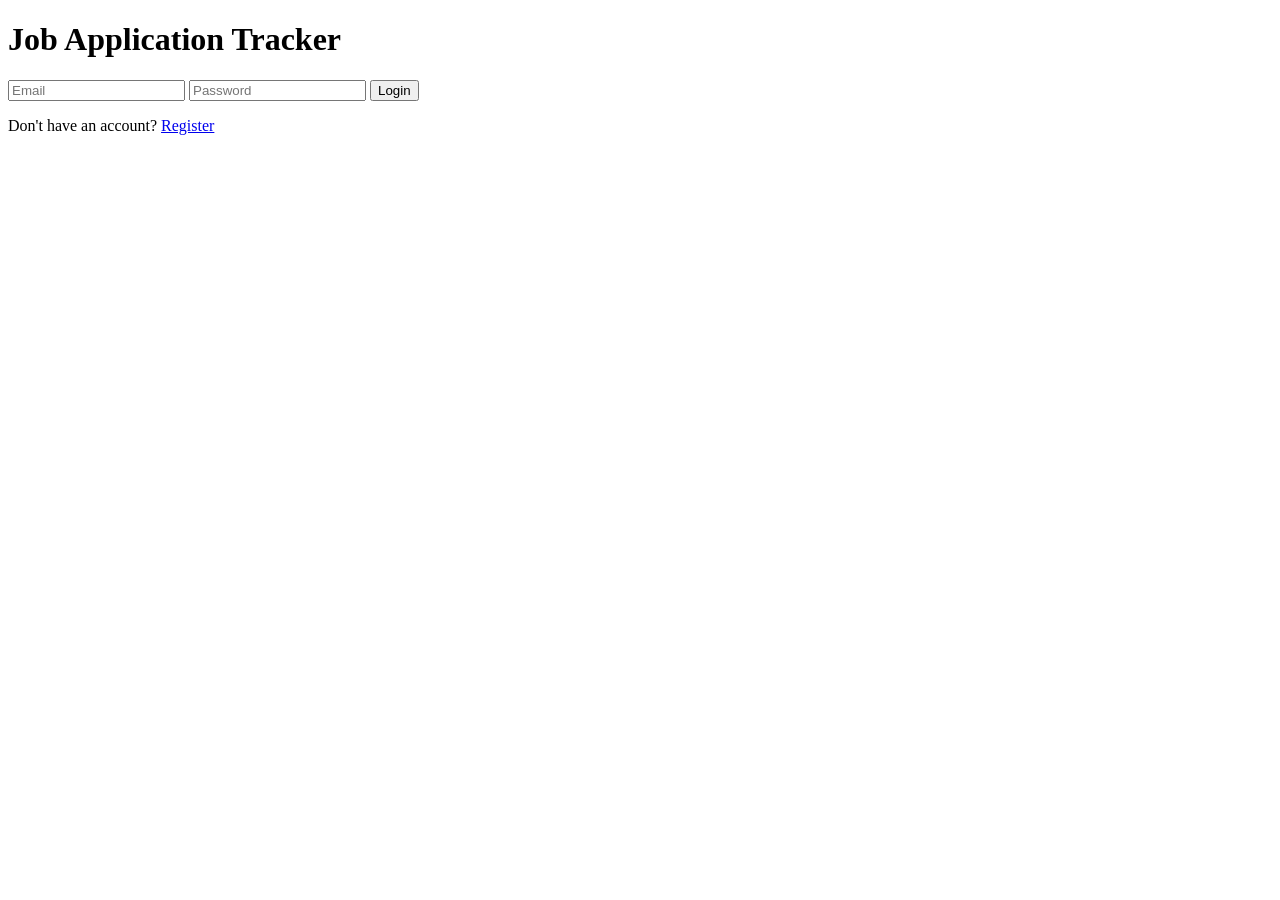
==== frontend/dashboard.html @ ca5eeea6 "Initial working MySQL version" ====
<!DOCTYPE html>
<html lang="en">

<head>
    <meta charset="UTF-8">
    <meta name="viewport" content="width=device-width, initial-scale=1.0">
    <title>Dashboard</title>

    <link rel="stylesheet" href="css/style.css">
</head>

<body>

<div class="dashboard">

    <div class="header">

        <h1>Job Application Tracker</h1>

        <div class="header-buttons">
            <button id="addJobBtn">Add Job</button>
            <button id="logoutBtn">Logout</button>
        </div>

    </div>

<div id="jobFormContainer" style="display:none; margin-bottom:20px;">

    <form id="jobForm">

        <input
                type="text"
                id="company"
                placeholder="Company"
                required
        >

        <input
                type="text"
                id="role"
                placeholder="Role"
                required
        >

        <input
                type="text"
                id="location"
                placeholder="Location"
                required
        >

        <select id="status">

            <option value="Applied">Applied</option>
            <option value="Interview">Interview</option>
            <option value="Selected">Selected</option>
            <option value="Rejected">Rejected</option>

        </select>

        <button type="submit">
            Save Job
        </button>

    </form>

</div>

    <div class="search-container">

        <input
                type="text"
                id="search"
                placeholder="Search by company..."
        >

    </div>

    <table>

        <thead>

        <tr>
            <th>Company</th>
            <th>Role</th>
            <th>Location</th>
            <th>Status</th>
            <th>Actions</th>
        </tr>

        </thead>

        <tbody id="jobTableBody">

        </tbody>

    </table>

    <div class="pagination">

        <button id="previousBtn">Previous</button>

        <span id="pageNumber">Page 1</span>

        <button id="nextBtn">Next</button>

    </div>

</div>

<script src="js/config.js"></script>
<script src="js/dashboard.js"></script>

</body>
</html>
---- frontend/css/style.css ----
.dashboard{
    width:90%;
    max-width:1100px;
    margin:auto;
    background:white;
    padding:30px;
    border-radius:10px;
    box-shadow:0 4px 10px rgba(0,0,0,.1);
}

.header{
    display:flex;
    justify-content:space-between;
    align-items:center;
    margin-bottom:25px;
}

.header-buttons button{
    width:auto;
    padding:10px 18px;
    margin-left:10px;
}

.search-container{
    margin-bottom:20px;
}

.search-container input{
    width:300px;
}

table{
    width:100%;
    border-collapse:collapse;
}

th,
td{
    border:1px solid #ddd;
    padding:12px;
    text-align:left;
}

th{
    background:#007bff;
    color:white;
}

tr:nth-child(even){
    background:#f7f7f7;
}

.status{
    padding:6px 12px;
    border-radius:20px;
    color:white;
    font-size:14px;
    font-weight:bold;
}

.applied{
    background:#007bff;
}

.interview{
    background:#f39c12;
}

.selected{
    background:#27ae60;
}

.rejected{
    background:#e74c3c;
}

.edit-btn{
    background:#3498db;
    margin-right:5px;
}

.delete-btn{
    background:#e74c3c;
}

.pagination{
    margin-top:20px;
    display:flex;
    justify-content:center;
    align-items:center;
    gap:15px;
}

.pagination button{
    width:120px;
}
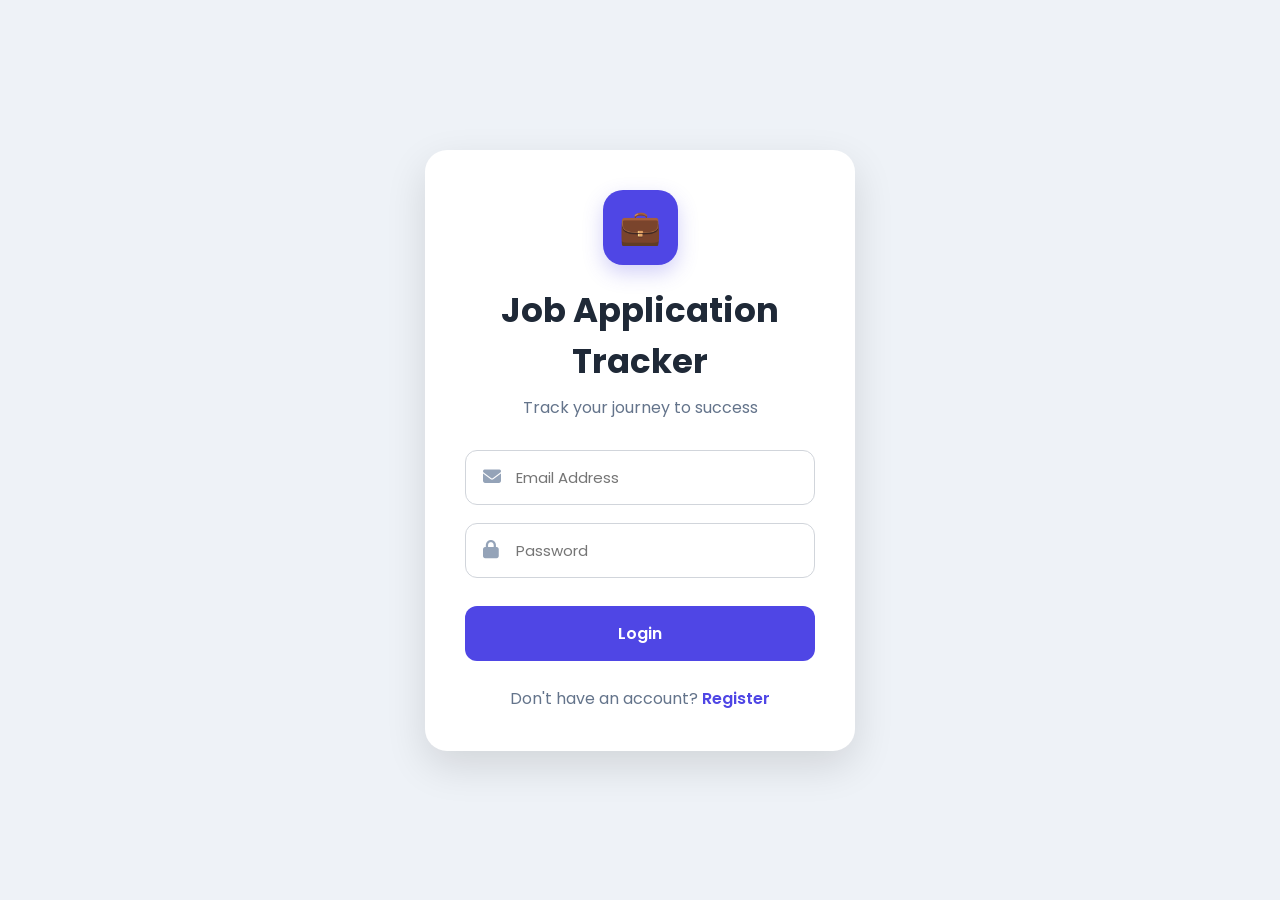
==== commit f4897944: "Improve dashboard UI with responsive layout" ====
--- a/frontend/dashboard.html
+++ b/frontend/dashboard.html
@@ -4,88 +4,112 @@
 <head>
     <meta charset="UTF-8">
     <meta name="viewport" content="width=device-width, initial-scale=1.0">
-    <title>Dashboard</title>
+    <title>Job Application Tracker</title>
 
     <link rel="stylesheet" href="css/style.css">
 </head>
 
-<body>
+<body class="dashboard-page">
 
 <div class="dashboard">
 
+    <!-- Header -->
+
     <div class="header">
 
-        <h1>Job Application Tracker</h1>
+        <h1>💼 Job Application Tracker</h1>
 
         <div class="header-buttons">
-            <button id="addJobBtn">Add Job</button>
-            <button id="logoutBtn">Logout</button>
+
+            <button id="addJobBtn">
+                Add Job
+            </button>
+
+            <button id="logoutBtn">
+                Logout
+            </button>
+
         </div>
 
     </div>
 
-<div id="jobFormContainer" style="display:none; margin-bottom:20px;">
+    <!-- Add Job Form -->
 
-    <form id="jobForm">
+    <div id="jobFormContainer" style="display:none; margin-bottom:30px;">
 
-        <input
-                type="text"
-                id="company"
-                placeholder="Company"
-                required
-        >
+        <form id="jobForm">
 
-        <input
-                type="text"
-                id="role"
-                placeholder="Role"
-                required
-        >
+            <input
+                    type="text"
+                    id="company"
+                    placeholder="Company"
+                    required
+            >
 
-        <input
-                type="text"
-                id="location"
-                placeholder="Location"
-                required
-        >
+            <input
+                    type="text"
+                    id="role"
+                    placeholder="Role"
+                    required
+            >
 
-        <select id="status">
+            <input
+                    type="text"
+                    id="location"
+                    placeholder="Location"
+                    required
+            >
 
-            <option value="Applied">Applied</option>
-            <option value="Interview">Interview</option>
-            <option value="Selected">Selected</option>
-            <option value="Rejected">Rejected</option>
+            <select id="status">
 
-        </select>
+                <option value="Applied">Applied</option>
 
-        <button type="submit">
-            Save Job
-        </button>
+                <option value="Interview">Interview</option>
 
-    </form>
+                <option value="Selected">Selected</option>
 
-</div>
+                <option value="Rejected">Rejected</option>
+
+            </select>
+
+            <button type="submit">
+                Save Job
+            </button>
+
+        </form>
+
+    </div>
+
+    <!-- Search -->
 
     <div class="search-container">
 
         <input
                 type="text"
                 id="search"
-                placeholder="Search by company..."
+                placeholder="🔍 Search by company..."
         >
 
     </div>
+
+    <!-- Job Table -->
 
     <table>
 
         <thead>
 
         <tr>
+
             <th>Company</th>
+
             <th>Role</th>
+
             <th>Location</th>
+
             <th>Status</th>
+
             <th>Actions</th>
+
         </tr>
 
         </thead>
@@ -96,13 +120,21 @@
 
     </table>
 
+    <!-- Pagination -->
+
     <div class="pagination">
 
-        <button id="previousBtn">Previous</button>
+        <button id="previousBtn">
+            Previous
+        </button>
 
-        <span id="pageNumber">Page 1</span>
+        <span id="pageNumber">
+            Page 1
+        </span>
 
-        <button id="nextBtn">Next</button>
+        <button id="nextBtn">
+            Next
+        </button>
 
     </div>
 
@@ -112,4 +144,5 @@
 <script src="js/dashboard.js"></script>
 
 </body>
+
 </html>
--- a/frontend/css/style.css
+++ b/frontend/css/style.css
@@ -1,96 +1,520 @@
+@import url('https://fonts.googleapis.com/css2?family=Poppins:wght@300;400;500;600;700&display=swap');
+
+*{
+    margin:0;
+    padding:0;
+    box-sizing:border-box;
+    font-family:'Poppins',sans-serif;
+}
+
+body{
+
+    min-height:100vh;
+
+    display:flex;
+
+    justify-content:center;
+
+    align-items:center;
+
+    background:#eef2f7;
+
+}
+
+.container{
+
+    width:430px;
+
+    background:white;
+
+    padding:40px;
+
+    border-radius:22px;
+
+    box-shadow:0 15px 40px rgba(0,0,0,.12);
+
+}
+
+.logo{
+
+    width:75px;
+
+    height:75px;
+
+    background:#4f46e5;
+
+    color:white;
+
+    margin:0 auto 20px;
+
+    display:flex;
+
+    justify-content:center;
+
+    align-items:center;
+
+    border-radius:20px;
+
+    font-size:34px;
+
+    box-shadow:0 8px 20px rgba(79,70,229,.25);
+
+}
+
+h1{
+
+    text-align:center;
+
+    color:#1f2937;
+
+    font-size:34px;
+
+    font-weight:700;
+
+}
+
+.subtitle{
+
+    text-align:center;
+
+    color:#64748b;
+
+    margin-top:8px;
+
+    margin-bottom:30px;
+
+}
+
+form{
+
+    display:flex;
+
+    flex-direction:column;
+
+    gap:18px;
+
+}
+
+.input-box{
+
+    position:relative;
+
+}
+
+.input-box i{
+
+    position:absolute;
+
+    left:18px;
+
+    top:50%;
+
+    transform:translateY(-50%);
+
+    color:#94a3b8;
+
+    font-size:18px;
+
+}
+
+.input-box input{
+
+    width:100%;
+
+    padding:15px 18px 15px 50px;
+
+    border:1px solid #d1d5db;
+
+    border-radius:12px;
+
+    outline:none;
+
+    font-size:15px;
+
+    transition:.3s;
+
+}
+
+.input-box input:focus{
+
+    border-color:#4f46e5;
+
+    box-shadow:0 0 0 3px rgba(79,70,229,.15);
+
+}
+
+button{
+
+    width:100%;
+
+    margin-top:10px;
+
+    padding:15px;
+
+    border:none;
+
+    border-radius:12px;
+
+    background:#4f46e5;
+
+    color:white;
+
+    font-size:16px;
+
+    font-weight:600;
+
+    cursor:pointer;
+
+    transition:.3s;
+
+}
+
+button:hover{
+
+    background:#4338ca;
+
+}
+
+.bottom-text{
+
+    text-align:center;
+
+    margin-top:25px;
+
+    color:#64748b;
+
+}
+
+.bottom-text a{
+
+    color:#4f46e5;
+
+    text-decoration:none;
+
+    font-weight:600;
+
+}
+
+.bottom-text a:hover{
+
+    text-decoration:underline;
+
+}
+
+@media(max-width:500px){
+
+.container{
+
+width:90%;
+
+padding:30px;
+
+}
+
+h1{
+
+font-size:28px;
+
+}
+
+}
+
+/* ===========================
+   DASHBOARD STYLES
+=========================== */
+
+body.dashboard-page{
+    display:block;
+    background:#f4f7fb;
+    min-height:100vh;
+}
+
+/* Main Container */
+
 .dashboard{
-    width:90%;
+
     max-width:1100px;
-    margin:auto;
+
+    margin:40px auto;
+
     background:white;
+
     padding:30px;
+
+    border-radius:20px;
+
+    box-shadow:0 10px 30px rgba(0,0,0,.08);
+
+}
+
+/* Header */
+
+.dashboard .header{
+
+    display:flex;
+
+    justify-content:space-between;
+
+    align-items:center;
+
+    margin-bottom:30px;
+
+}
+
+.dashboard .header h1{
+
+    margin:0;
+
+    text-align:left;
+
+    font-size:32px;
+
+}
+
+/* Buttons */
+
+.dashboard button{
+
+    width:auto;
+
+    margin-top:0;
+
+    padding:12px 24px;
+
+}
+
+.header-buttons{
+
+    display:flex;
+
+    gap:12px;
+
+}
+
+/* Job Form */
+
+.dashboard #jobForm{
+
+    display:grid;
+
+    grid-template-columns:repeat(2,1fr);
+
+    gap:15px;
+
+}
+
+.dashboard #jobForm input,
+.dashboard #jobForm select{
+
+    width:100%;
+
+    padding:12px;
+
+    border:1px solid #ddd;
+
     border-radius:10px;
-    box-shadow:0 4px 10px rgba(0,0,0,.1);
-}
-
-.header{
+
+    font-size:15px;
+
+}
+
+.dashboard #jobForm button{
+
+    grid-column:span 2;
+
+    justify-self:start;
+
+}
+
+/* Search */
+
+.search-container{
+
+    margin:25px 0;
+
+}
+
+.search-container input{
+
+    width:320px;
+
+    padding:12px;
+
+    border:1px solid #ddd;
+
+    border-radius:10px;
+
+    font-size:15px;
+
+}
+
+/* Table */
+
+table{
+
+    width:100%;
+
+    border-collapse:collapse;
+
+}
+
+thead{
+
+    background:#4f46e5;
+
+    color:white;
+
+}
+
+th{
+
+    padding:14px;
+
+    text-align:left;
+
+}
+
+td{
+
+    padding:14px;
+
+    border-bottom:1px solid #e5e7eb;
+
+}
+
+tbody tr:hover{
+
+    background:#f8fafc;
+
+}
+
+/* Status Badges */
+
+.status{
+
+    display:inline-block;
+
+    padding:6px 12px;
+
+    border-radius:20px;
+
+    color:white;
+
+    font-size:13px;
+
+    font-weight:600;
+
+}
+
+.status.applied{
+
+    background:#3b82f6;
+
+}
+
+.status.interview{
+
+    background:#f59e0b;
+
+}
+
+.status.selected{
+
+    background:#22c55e;
+
+}
+
+.status.rejected{
+
+    background:#ef4444;
+
+}
+
+/* Edit/Delete Buttons */
+
+.edit-btn,
+.delete-btn{
+
+    width:auto !important;
+
+    padding:8px 14px;
+
+    margin-right:8px;
+
+}
+
+.edit-btn{
+
+    background:#2563eb;
+
+}
+
+.delete-btn{
+
+    background:#dc2626;
+
+}
+
+/* Pagination */
+
+.pagination{
+
+    margin-top:30px;
+
     display:flex;
-    justify-content:space-between;
+
+    justify-content:center;
+
     align-items:center;
-    margin-bottom:25px;
-}
-
-.header-buttons button{
-    width:auto;
-    padding:10px 18px;
-    margin-left:10px;
-}
-
-.search-container{
-    margin-bottom:20px;
+
+    gap:20px;
+
+}
+
+.pagination button{
+
+    width:120px;
+
+}
+
+/* Mobile */
+
+@media(max-width:768px){
+
+.dashboard{
+
+margin:20px;
+
+padding:20px;
+
+}
+
+.dashboard .header{
+
+flex-direction:column;
+
+align-items:flex-start;
+
+gap:15px;
+
+}
+
+.dashboard #jobForm{
+
+grid-template-columns:1fr;
+
+}
+
+.dashboard #jobForm button{
+
+grid-column:auto;
+
 }
 
 .search-container input{
-    width:300px;
-}
-
-table{
-    width:100%;
-    border-collapse:collapse;
-}
-
-th,
-td{
-    border:1px solid #ddd;
-    padding:12px;
-    text-align:left;
-}
-
-th{
-    background:#007bff;
-    color:white;
-}
-
-tr:nth-child(even){
-    background:#f7f7f7;
-}
-
-.status{
-    padding:6px 12px;
-    border-radius:20px;
-    color:white;
-    font-size:14px;
-    font-weight:bold;
-}
-
-.applied{
-    background:#007bff;
-}
-
-.interview{
-    background:#f39c12;
-}
-
-.selected{
-    background:#27ae60;
-}
-
-.rejected{
-    background:#e74c3c;
-}
-
-.edit-btn{
-    background:#3498db;
-    margin-right:5px;
-}
-
-.delete-btn{
-    background:#e74c3c;
-}
-
-.pagination{
-    margin-top:20px;
-    display:flex;
-    justify-content:center;
-    align-items:center;
-    gap:15px;
-}
-
-.pagination button{
-    width:120px;
+
+width:100%;
+
+}
+
 }
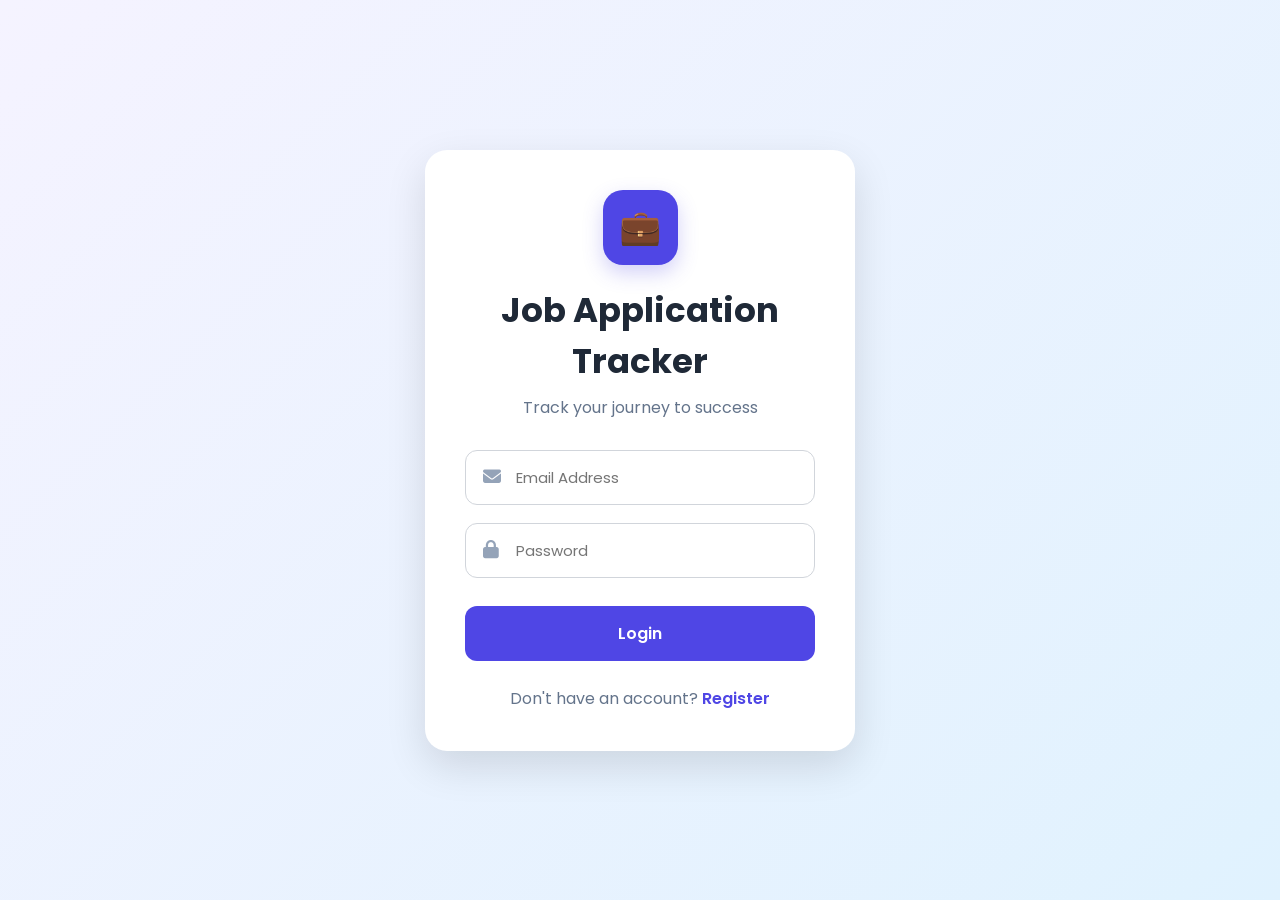
==== commit 1f6a8573: "Improve dashboard UI and styling" ====
--- a/frontend/dashboard.html
+++ b/frontend/dashboard.html
@@ -17,7 +17,15 @@
 
     <div class="header">
 
-        <h1>💼 Job Application Tracker</h1>
+        <div class="header-title">
+
+            <h1>💼 Job Application Tracker</h1>
+
+            <p class="dashboard-subtitle">
+                Track every application and stay organized.
+            </p>
+
+        </div>
 
         <div class="header-buttons">
 
@@ -33,7 +41,7 @@
 
     </div>
 
-    <!-- Add Job Form -->
+    <!-- Job Form -->
 
     <div id="jobFormContainer" style="display:none; margin-bottom:30px;">
 
@@ -63,11 +71,8 @@
             <select id="status">
 
                 <option value="Applied">Applied</option>
-
                 <option value="Interview">Interview</option>
-
                 <option value="Selected">Selected</option>
-
                 <option value="Rejected">Rejected</option>
 
             </select>
@@ -92,33 +97,33 @@
 
     </div>
 
-    <!-- Job Table -->
+    <!-- Table -->
 
-    <table>
+    <div class="table-container">
 
-        <thead>
+        <table>
 
-        <tr>
+            <thead>
 
-            <th>Company</th>
+            <tr>
 
-            <th>Role</th>
+                <th>Company</th>
+                <th>Role</th>
+                <th>Location</th>
+                <th>Status</th>
+                <th>Actions</th>
 
-            <th>Location</th>
+            </tr>
 
-            <th>Status</th>
+            </thead>
 
-            <th>Actions</th>
+            <tbody id="jobTableBody">
 
-        </tr>
+            </tbody>
 
-        </thead>
+        </table>
 
-        <tbody id="jobTableBody">
-
-        </tbody>
-
-    </table>
+    </div>
 
     <!-- Pagination -->
 
--- a/frontend/css/style.css
+++ b/frontend/css/style.css
@@ -17,7 +17,20 @@
 
     align-items:center;
 
-    background:#eef2f7;
+    overflow:hidden;
+
+    background:linear-gradient(
+        -45deg,
+        #eef2ff,
+        #dbeafe,
+        #ede9fe,
+        #e0f2fe,
+        #f5f3ff
+    );
+
+    background-size:400% 400%;
+
+    animation:gradientBG 18s ease infinite;
 
 }
 
@@ -517,4 +530,38 @@
 
 }
 
+}
+
+@keyframes gradientBG{
+
+0%{
+
+background-position:0% 50%;
+
+}
+
+25%{
+
+background-position:50% 100%;
+
+}
+
+50%{
+
+background-position:100% 50%;
+
+}
+
+75%{
+
+background-position:50% 0%;
+
+}
+
+100%{
+
+background-position:0% 50%;
+
+}
+
 }
